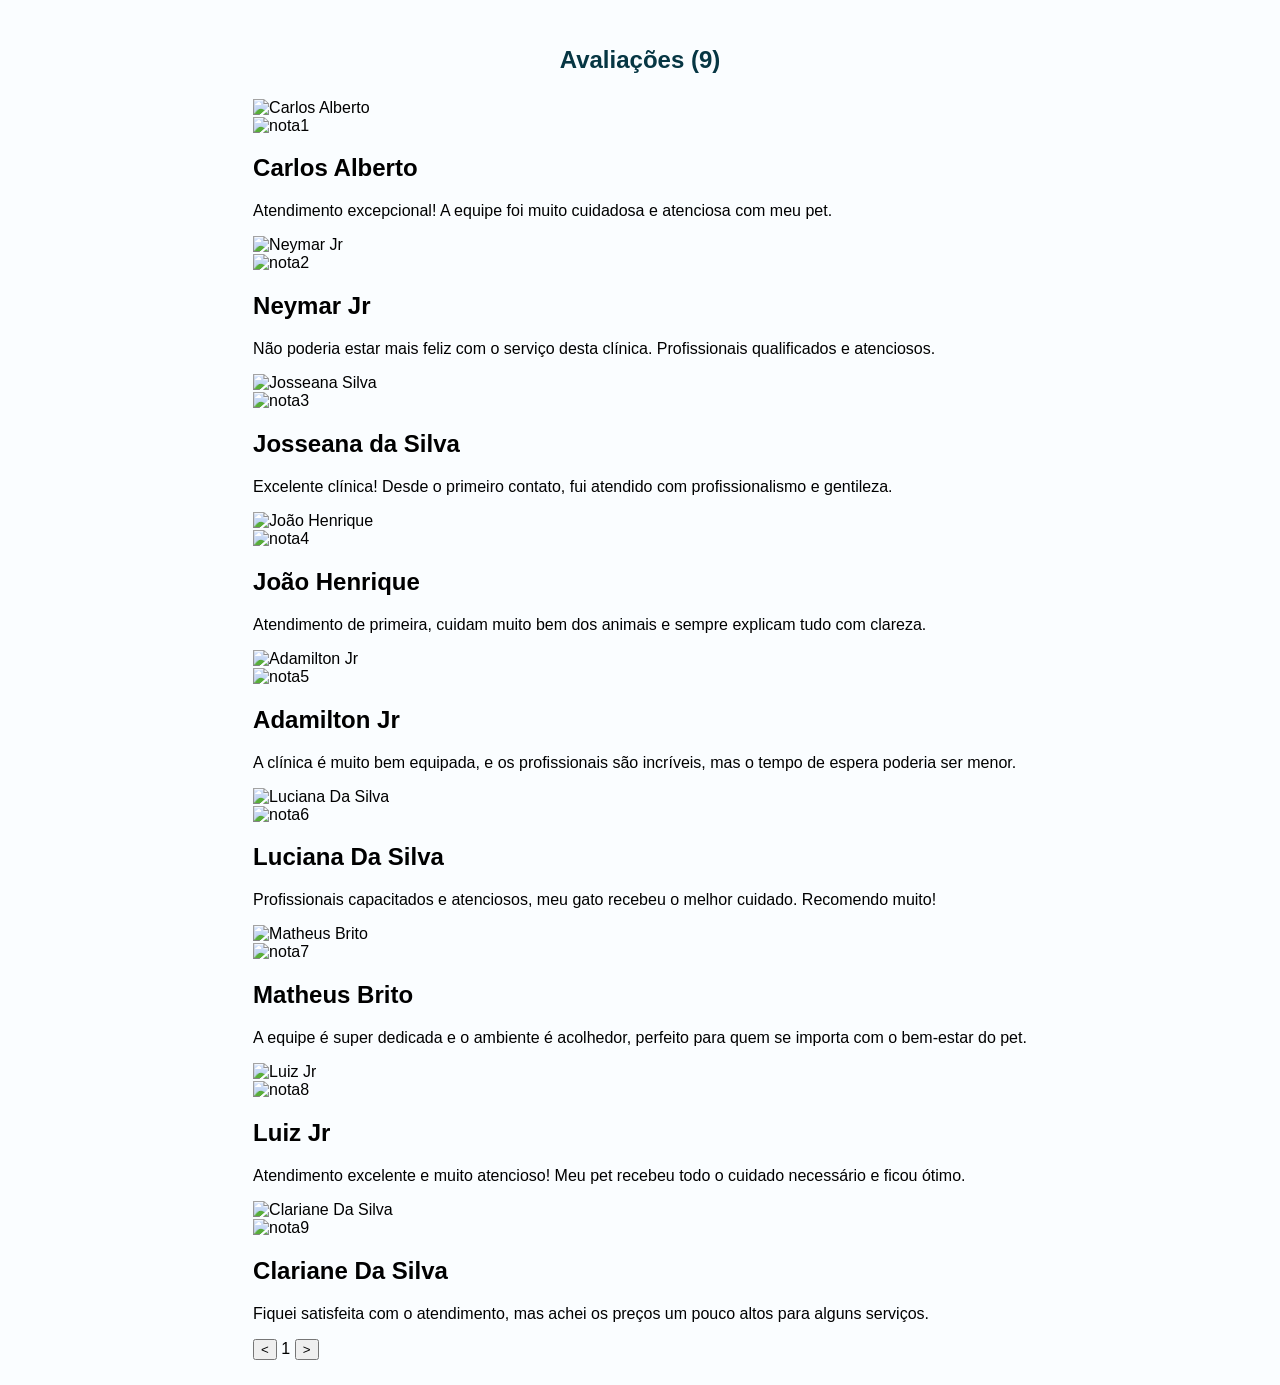
==== avaliacao.html @ 0dce65a4 "Mobile Dev" ====
<!DOCTYPE html>
<html lang="pt-BR">
<head>

    <meta charset="UTF-8">
    <meta name="viewport" content="width=device-width, initial-scale=1.0">

    <link rel="stylesheet" href="avaliacao.css">

</head>
<body>

<section class="avaliacoes_secao">
    <div class="container_principal">
        <h1 class="avaliacoes_titulo">Avaliações (9)</h1>

        <div class="quadrante_avaliacao pagina_ativa">
            <div class="item_avaliacao">
                <img class="foto_cliente" src="assets/images/carlosalberto.png" alt="Carlos Alberto">
                <div class="conteudo_cliente">
                    <img class="estrelas_imagem" src="assets/images/stars.png" alt="nota1">
                    <h2 class="nome_cliente">Carlos Alberto</h2>
                    <p class="texto_avaliacao">Atendimento excepcional! A equipe foi muito cuidadosa e atenciosa com meu pet.</p>
                </div>
            </div>
            <div class="item_avaliacao">
                <img class="foto_cliente" src="assets/images/neymarjr.png" alt="Neymar Jr">
                <div class="conteudo_cliente">
                    <img class="estrelas_imagem" src="assets/images/stars.png" alt="nota2">
                    <h2 class="nome_cliente">Neymar Jr</h2>
                    <p class="texto_avaliacao">Não poderia estar mais feliz com o serviço desta clínica. Profissionais qualificados e atenciosos.</p>
                </div>
            </div>
            <div class="item_avaliacao">
                <img class="foto_cliente" src="assets/images/Josseana.png" alt="Josseana Silva">
                <div class="conteudo_cliente">
                    <img class="estrelas_imagem" src="assets/images/stars.png" alt="nota3">
                    <h2 class="nome_cliente">Josseana da Silva</h2>
                    <p class="texto_avaliacao">Excelente clínica! Desde o primeiro contato, fui atendido com profissionalismo e gentileza.</p>
                </div>
            </div>
        </div>

        <div class="quadrante_avaliacao">
            <div class="item_avaliacao">
                <img class="foto_cliente" src="assets/images/carlosalberto.png" alt="João Henrique">
                <div class="conteudo_cliente">
                    <img class="estrelas_imagem" src="assets/images/stars.png" alt="nota4">
                    <h2 class="nome_cliente">João Henrique</h2>
                    <p class="texto_avaliacao">Atendimento de primeira, cuidam muito bem dos animais e sempre explicam tudo com clareza.</p>
                </div>
            </div>
            <div class="item_avaliacao">
                <img class="foto_cliente" src="assets/images/neymarjr.png" alt="Adamilton Jr">
                <div class="conteudo_cliente">
                    <img class="estrelas_imagem" src="assets/images/stars.png" alt="nota5">
                    <h2 class="nome_cliente">Adamilton Jr</h2>
                    <p class="texto_avaliacao">A clínica é muito bem equipada, e os profissionais são incríveis, mas o tempo de espera poderia ser menor.</p>
                </div>
            </div>
            <div class="item_avaliacao">
                <img class="foto_cliente" src="assets/images/Josseana.png" alt="Luciana Da Silva">
                <div class="conteudo_cliente">
                    <img class="estrelas_imagem" src="assets/images/stars.png" alt="nota6">
                    <h2 class="nome_cliente">Luciana Da Silva</h2>
                    <p class="texto_avaliacao">Profissionais capacitados e atenciosos, meu gato recebeu o melhor cuidado. Recomendo muito!</p>
                </div>
            </div>
        </div>

        <div class="quadrante_avaliacao">
            <div class="item_avaliacao">
                <img class="foto_cliente" src="assets/images/carlosalberto.png" alt="Matheus Brito">
                <div class="conteudo_cliente">
                    <img class="estrelas_imagem" src="assets/images/stars.png" alt="nota7">
                    <h2 class="nome_cliente">Matheus Brito</h2>
                    <p class="texto_avaliacao">A equipe é super dedicada e o ambiente é acolhedor, perfeito para quem se importa com o bem-estar do pet.</p>
                </div>
            </div>
            <div class="item_avaliacao">
                <img class="foto_cliente" src="assets/images/neymarjr.png" alt="Luiz Jr">
                <div class="conteudo_cliente">
                    <img class="estrelas_imagem" src="assets/images/stars.png" alt="nota8">
                    <h2 class="nome_cliente">Luiz Jr</h2>
                    <p class="texto_avaliacao">Atendimento excelente e muito atencioso! Meu pet recebeu todo o cuidado necessário e ficou ótimo.</p>
                </div>
            </div>
            <div class="item_avaliacao">
                <img class="foto_cliente" src="assets/images/Josseana.png" alt="Clariane Da Silva">
                <div class="conteudo_cliente">
                    <img class="estrelas_imagem" src="assets/images/stars.png" alt="nota9">
                    <h2 class="nome_cliente">Clariane Da Silva</h2>
                    <p class="texto_avaliacao">Fiquei satisfeita com o atendimento, mas achei os preços um pouco altos para alguns serviços.</p>
                </div>
            </div>
        </div>

        <footer class="rodape_paginacao">
            <button class="seta_navegacao seta_anterior">
                &lt;
            </button>
            <span class="numero_pagina">1</span>
            <button class="seta_navegacao">
                &gt;
            </button>
        </footer>
    </div>
</section>

<script src="paginacao.js"></script> 
</body>
</html>
---- avaliacao.css ----
body {
    font-family: 'Inter', sans-serif;
    background-color: #FAFDFF;
    margin: 0;
    padding: 2vw;
    display: flex;
    justify-content: center;
    align-items: flex-start;
    min-height: 100vh;
}

.container {
    width: 90%;
    max-width: 400px;
    padding: 0;
}

h1 {
    color: #063643;
    font-size: 5vw;
    font-weight: 700;
    text-align: center;
    margin-bottom: 5vw;
}

.formulario_ctt {
    display: flex;
    flex-direction: column;
    gap: 3.75vw;
}

.forma {
    display: flex;
    flex-direction: column;
}

label {
    color: #063643;
    font-size: 3.5vw;
    font-weight: 700;
    margin-bottom: 1.25vw;
}

input[type="text"],
input[type="email"],
textarea {
    width: 100%;
    height: 9.825vw;
    padding: 2.5vw;
    border: 0.28vw solid rgba(0, 0, 0, 0.4);
    border-radius: 1.31vw;
    box-sizing: border-box;
    font-size: 4vw; 
    color: #333;
    outline: none;
    transition: border-color 0.3s;
    box-shadow: 0 0.3275vw 0.3275vw 0 rgba(0, 0, 0, 0.15); 
}

textarea {
    height: 24.89vw;
    min-height: 24.89vw;
    resize: none;
}

input:focus,
textarea:focus {
    border-color: #063643;
    box-shadow: 0 0 1.25vw rgba(6, 54, 67, 0.5);
}

.enviar {
    background-color: #063643;
    color: #ffffff;
    font-family: 'Poppins', sans-serif;
    font-size: 5.1175vw;
    font-weight: 700;
    width: 36.8375vw;
    height: 14.07vw;
    border: none;
    border-radius: 1.31vw;
    cursor: pointer;
    transition: background-color 0.3s, transform 0.1s;
    margin-top: 6.25vw;
    align-self: center;
    display: flex;
    justify-content: center;
    align-items: center;
}

.btn-enviar:hover {
    background-color: #042730;
} 


@media (min-width: 500px) {
    h1 {
        font-size: 24px;
        margin-bottom: 25px;
    }

    label {
        font-size: 13.1px;
        margin-bottom: 5px;
    }

    input[type="text"],
    input[type="email"],
    textarea {
        height: 39.3px;
        padding: 10px;
        border: 1.12px solid rgba(0, 0, 0, 0.4);
        border-radius: 5.24px;
        font-size: 16px;
        box-shadow: 0 1.31px 1.31px 0 rgba(0, 0, 0, 0.15);
    }
    
    textarea {
        height: 99.56px;
        min-height: 99.56px;
    }

    input:focus,
    textarea:focus {
        box-shadow: 0 0 5px rgba(6, 54, 67, 0.5);
    }

    .enviar {
        font-size: 20.47px;
        width: 147.35px;
        height: 56.28px;
        border-radius: 5.24px;
        margin-top: 25px;
    }
}
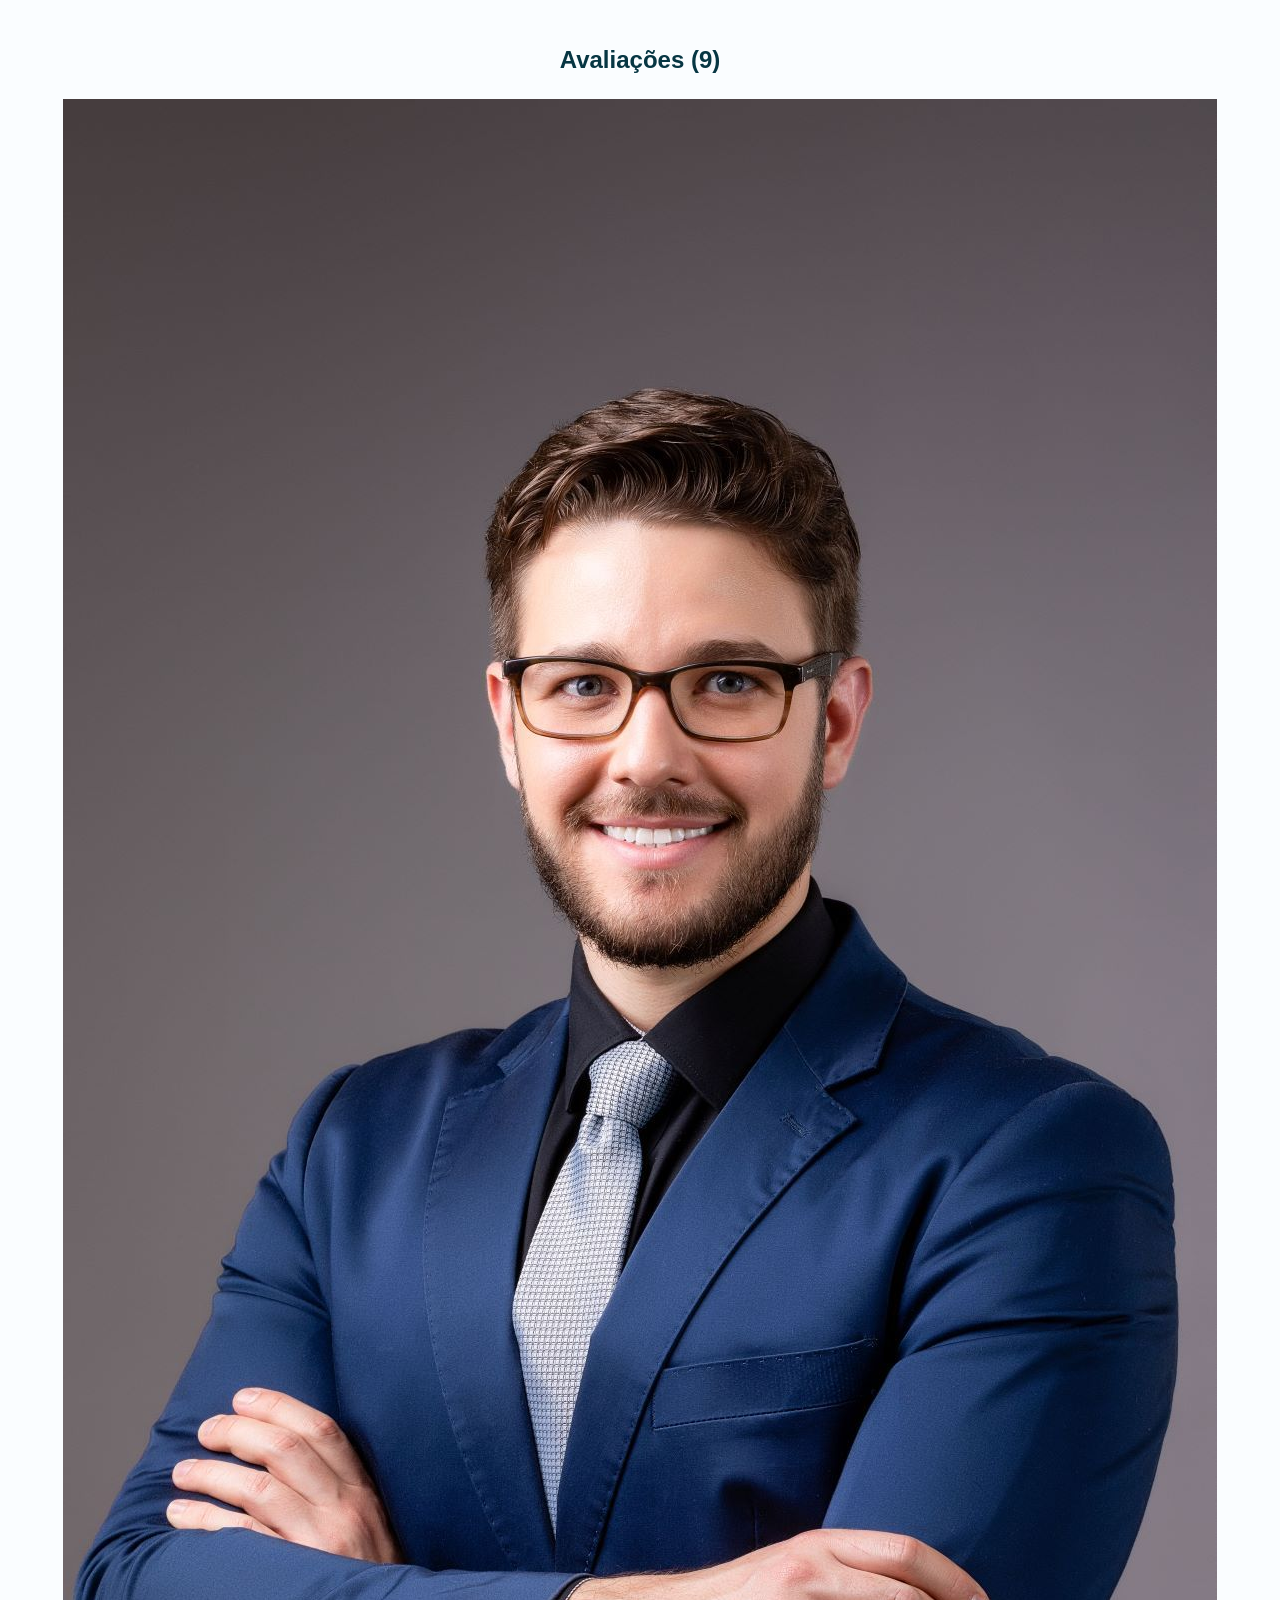
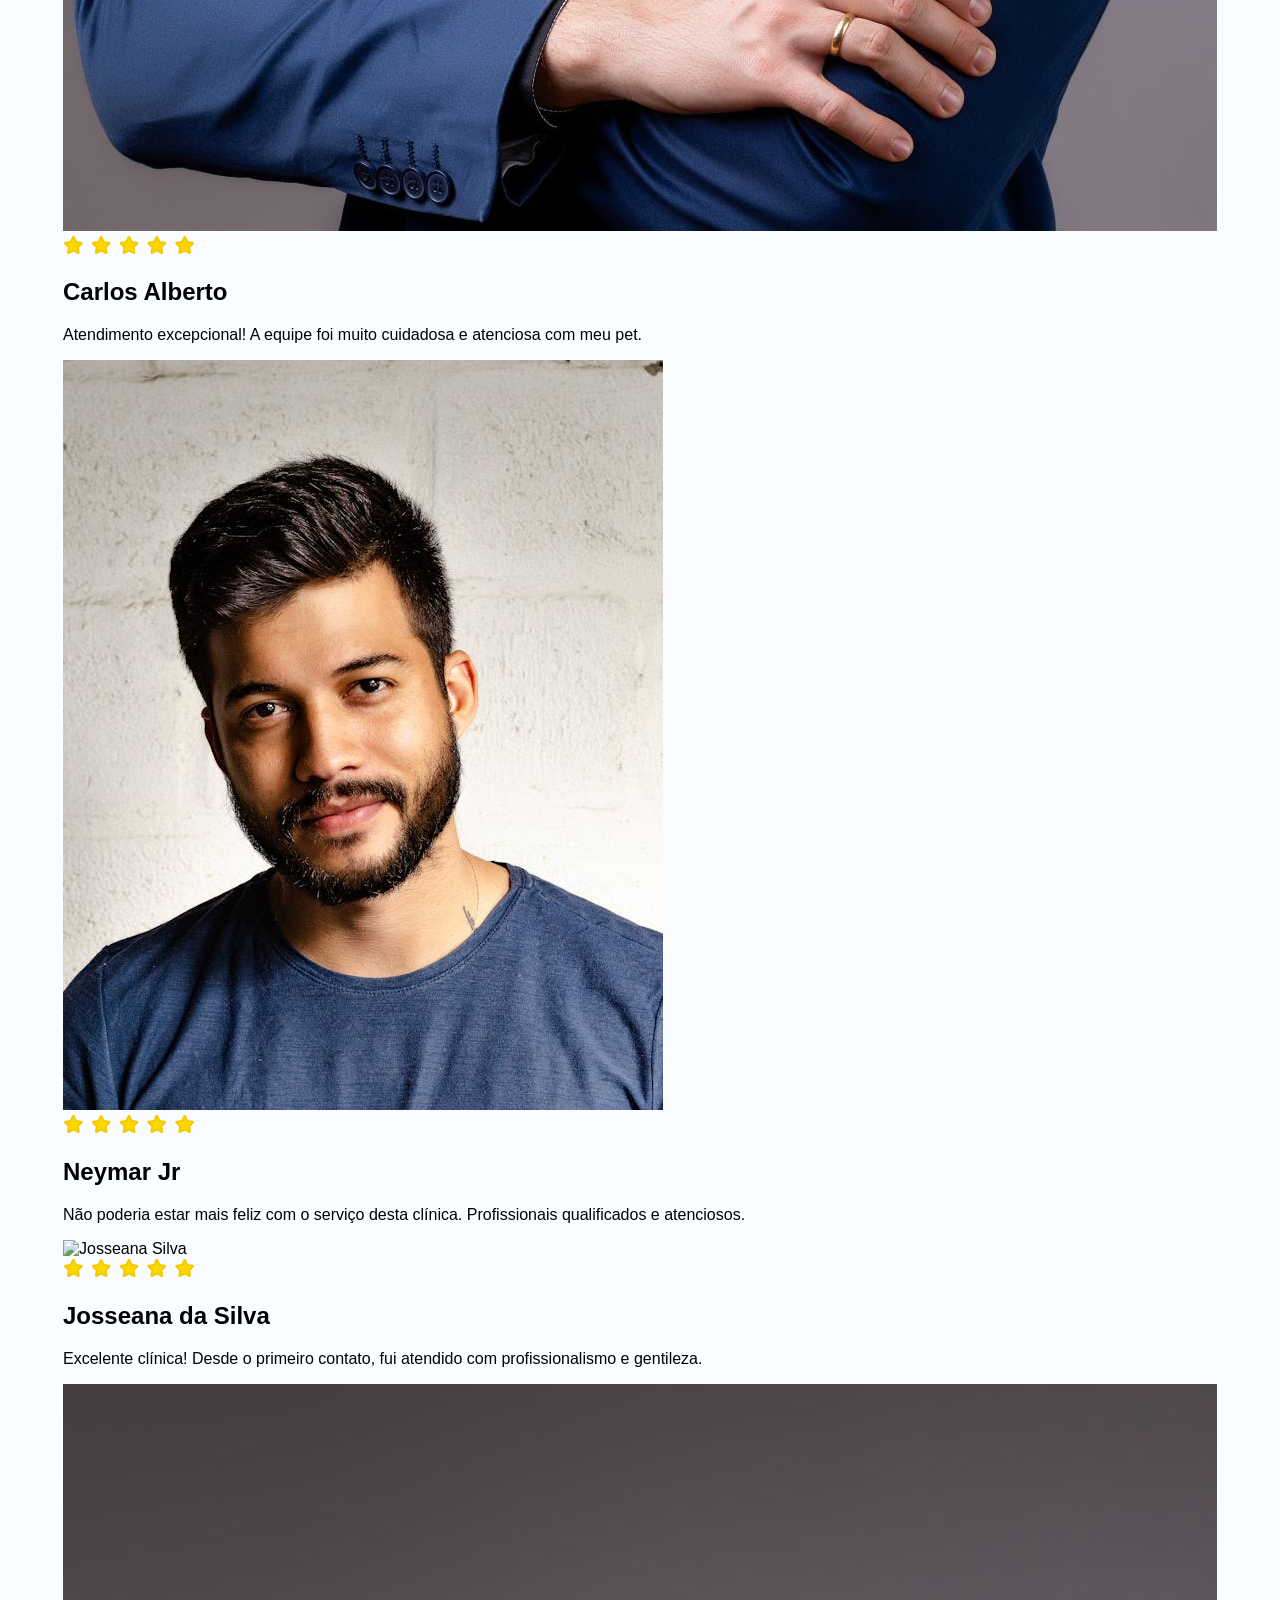
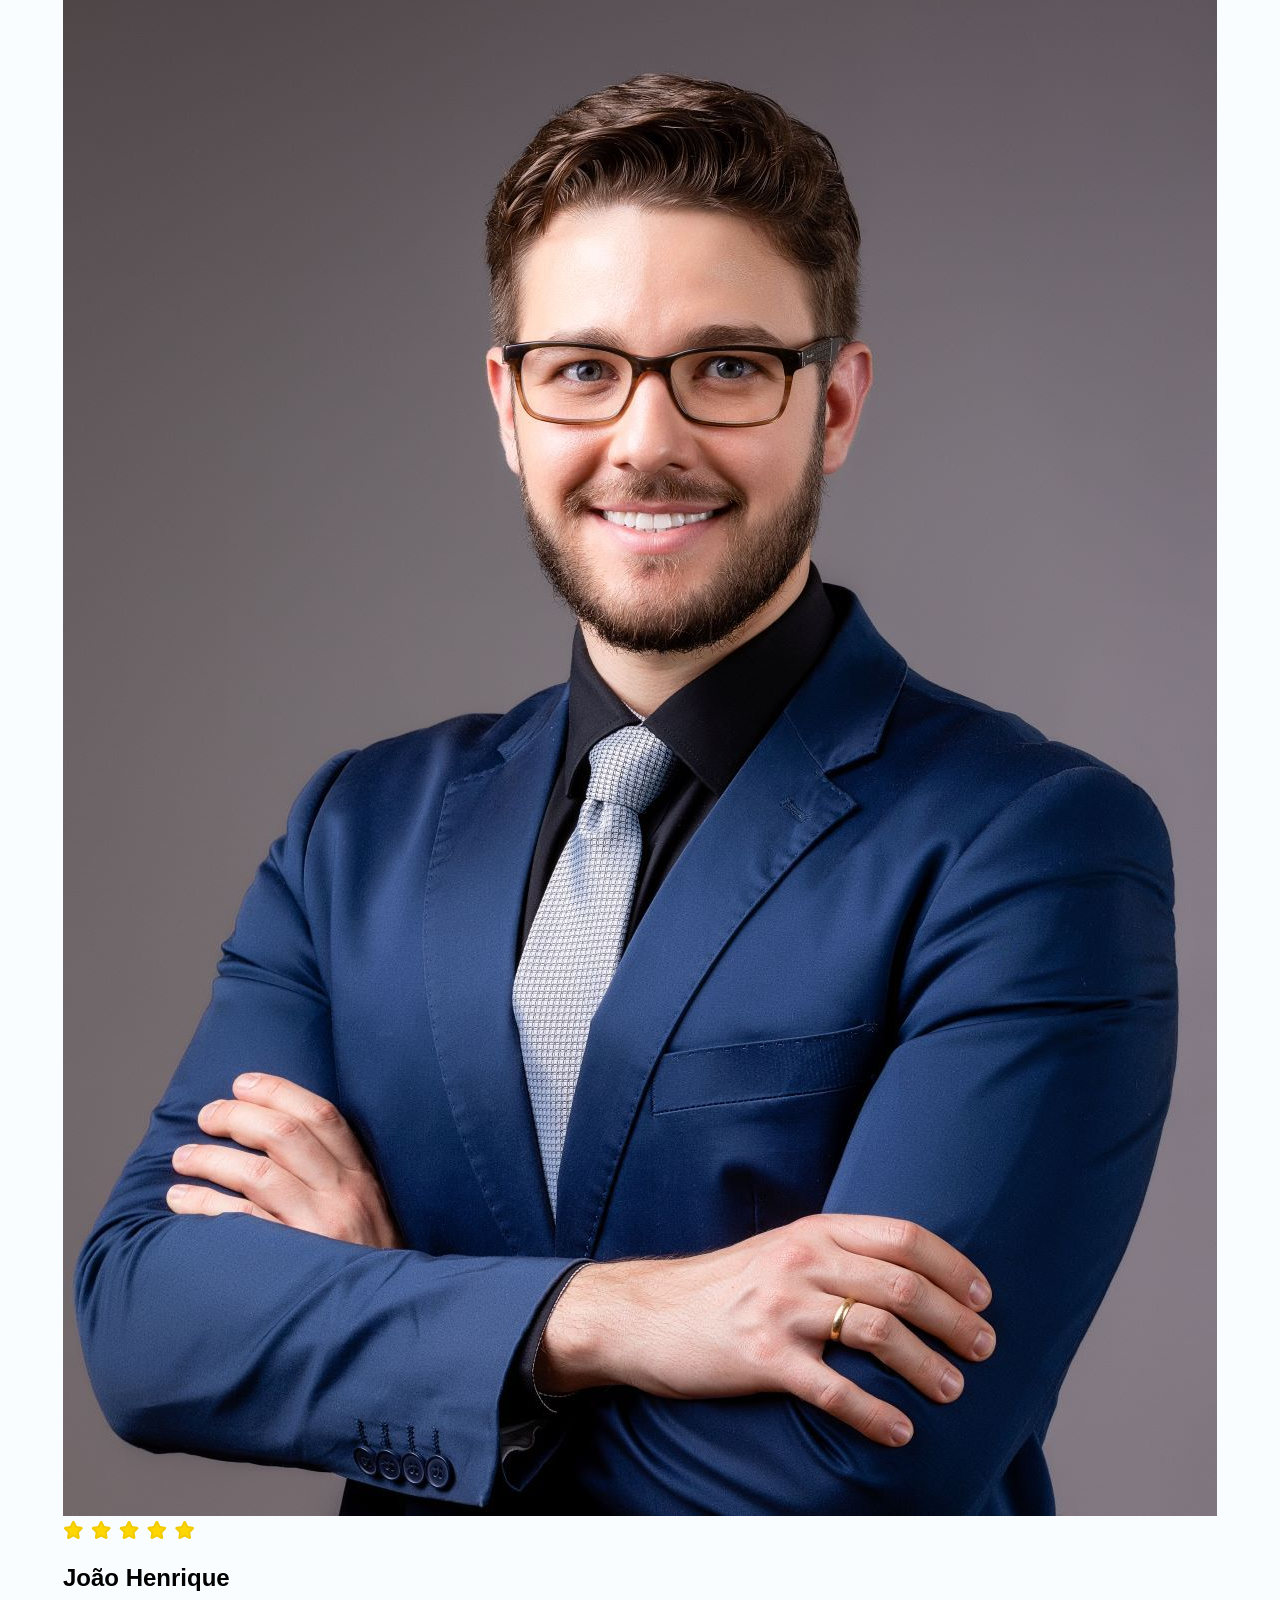
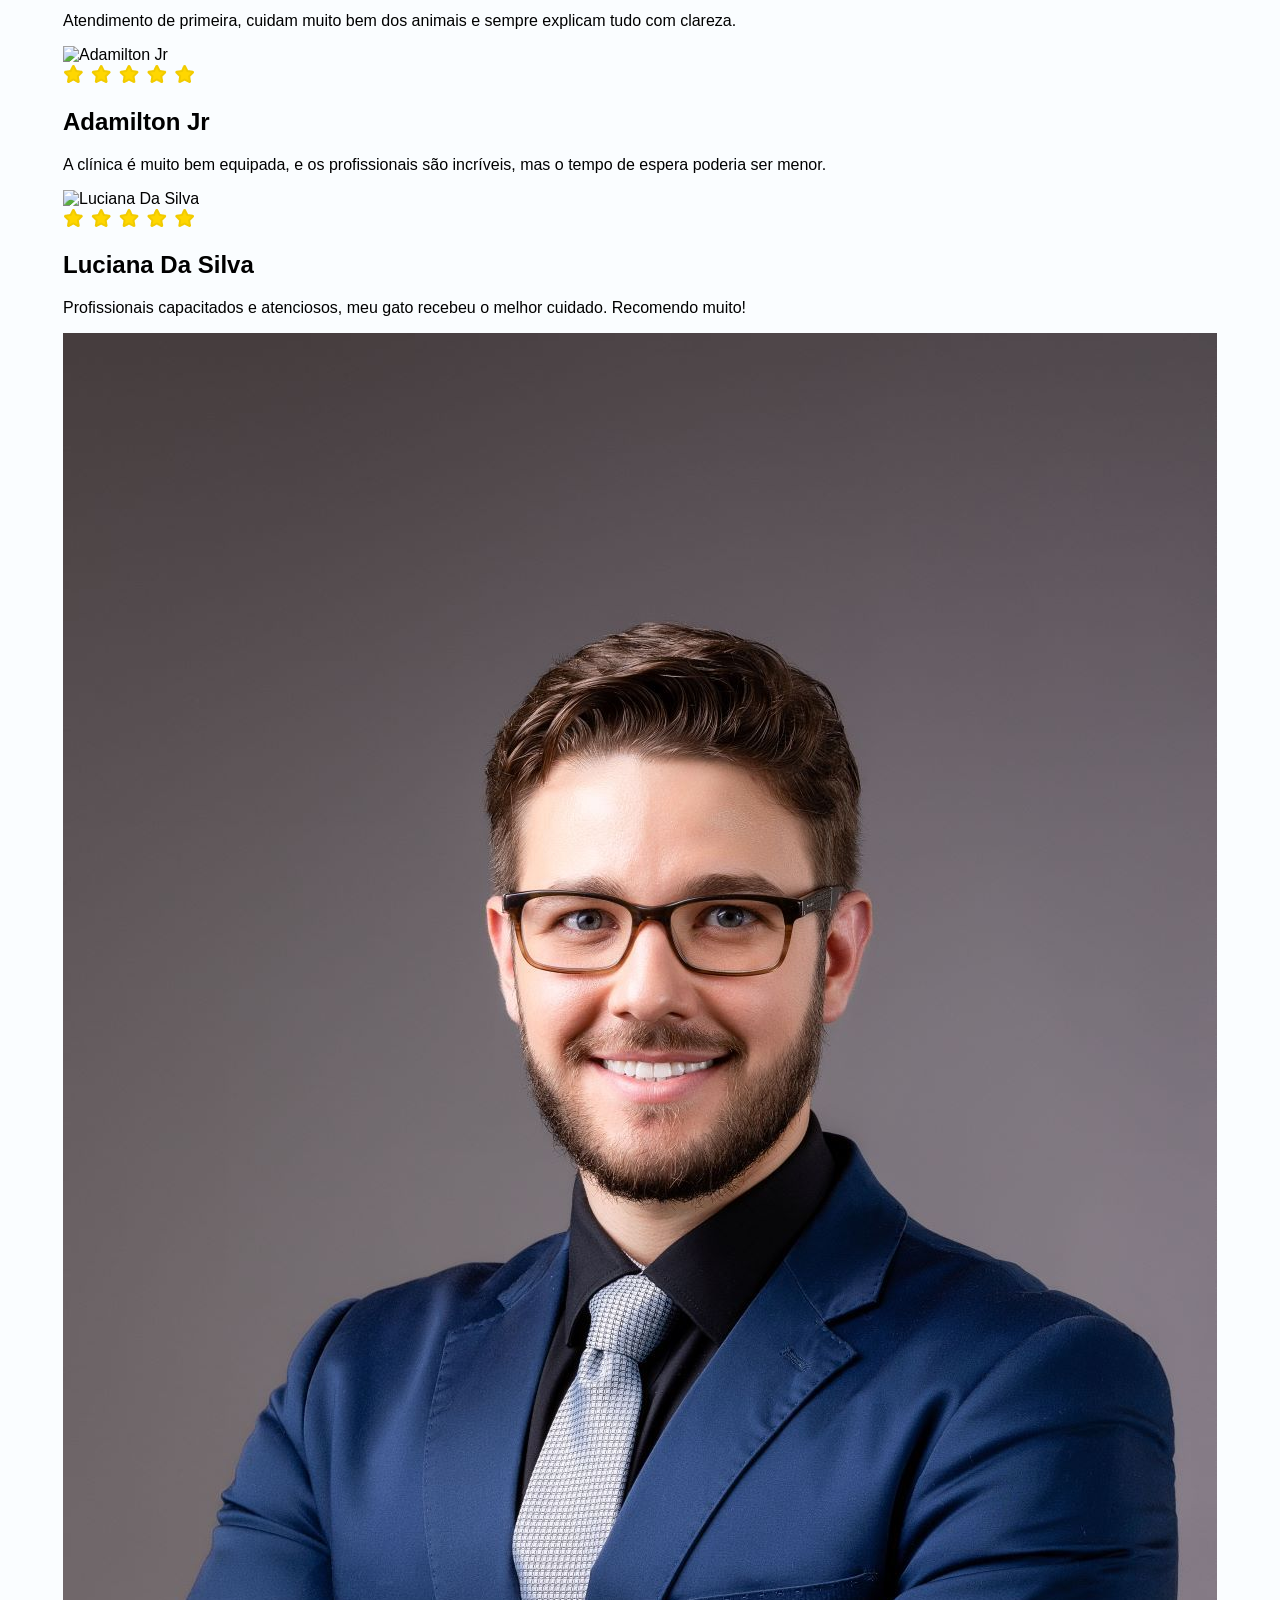
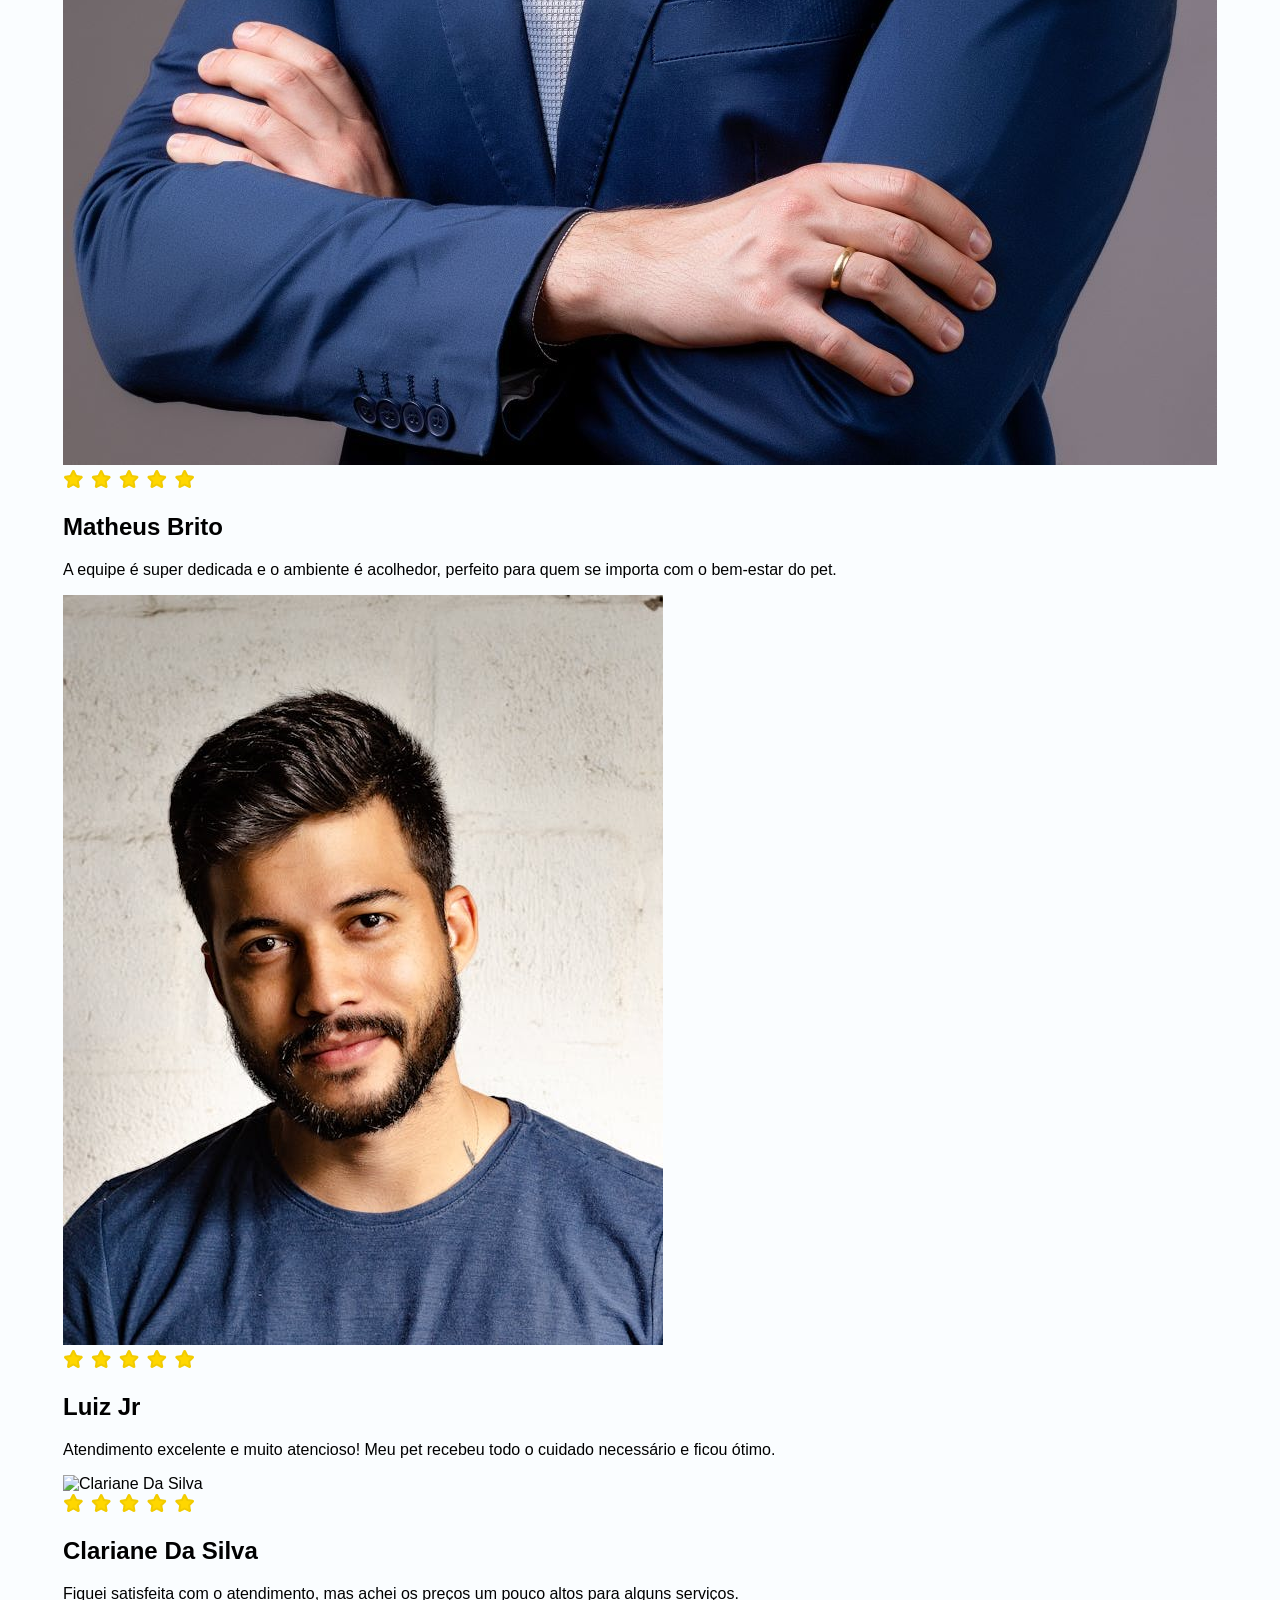
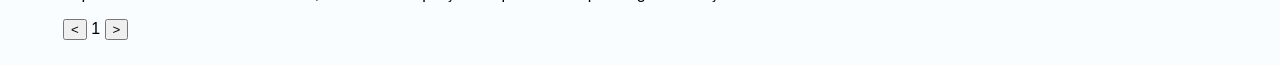
==== commit 03e3c6f3: "png - jog" ====
--- a/avaliacao.html
+++ b/avaliacao.html
@@ -16,25 +16,25 @@
 
         <div class="quadrante_avaliacao pagina_ativa">
             <div class="item_avaliacao">
-                <img class="foto_cliente" src="assets/images/carlosalberto.png" alt="Carlos Alberto">
+                <img class="foto_cliente" src="assets/imagens/carlosalberto.jpg" alt="Carlos Alberto">
                 <div class="conteudo_cliente">
-                    <img class="estrelas_imagem" src="assets/images/stars.png" alt="nota1">
+                    <img class="estrelas_imagem" src="assets/imagens/stars.png" alt="nota1">
                     <h2 class="nome_cliente">Carlos Alberto</h2>
                     <p class="texto_avaliacao">Atendimento excepcional! A equipe foi muito cuidadosa e atenciosa com meu pet.</p>
                 </div>
             </div>
             <div class="item_avaliacao">
-                <img class="foto_cliente" src="assets/images/neymarjr.png" alt="Neymar Jr">
+                <img class="foto_cliente" src="assets/imagens/neymarjr.jpg" alt="Neymar Jr">
                 <div class="conteudo_cliente">
-                    <img class="estrelas_imagem" src="assets/images/stars.png" alt="nota2">
+                    <img class="estrelas_imagem" src="assets/imagens/stars.png" alt="nota2">
                     <h2 class="nome_cliente">Neymar Jr</h2>
                     <p class="texto_avaliacao">Não poderia estar mais feliz com o serviço desta clínica. Profissionais qualificados e atenciosos.</p>
                 </div>
             </div>
             <div class="item_avaliacao">
-                <img class="foto_cliente" src="assets/images/Josseana.png" alt="Josseana Silva">
+                <img class="foto_cliente" src="assets/imagens/Josseana.jpg" alt="Josseana Silva">
                 <div class="conteudo_cliente">
-                    <img class="estrelas_imagem" src="assets/images/stars.png" alt="nota3">
+                    <img class="estrelas_imagem" src="assets/imagens/stars.png" alt="nota3">
                     <h2 class="nome_cliente">Josseana da Silva</h2>
                     <p class="texto_avaliacao">Excelente clínica! Desde o primeiro contato, fui atendido com profissionalismo e gentileza.</p>
                 </div>
@@ -43,25 +43,25 @@
 
         <div class="quadrante_avaliacao">
             <div class="item_avaliacao">
-                <img class="foto_cliente" src="assets/images/carlosalberto.png" alt="João Henrique">
+                <img class="foto_cliente" src="assets/imagens/carlosalberto.jpg" alt="João Henrique">
                 <div class="conteudo_cliente">
-                    <img class="estrelas_imagem" src="assets/images/stars.png" alt="nota4">
+                    <img class="estrelas_imagem" src="assets/imagens/stars.png" alt="nota4">
                     <h2 class="nome_cliente">João Henrique</h2>
                     <p class="texto_avaliacao">Atendimento de primeira, cuidam muito bem dos animais e sempre explicam tudo com clareza.</p>
                 </div>
             </div>
             <div class="item_avaliacao">
-                <img class="foto_cliente" src="assets/images/neymarjr.png" alt="Adamilton Jr">
+                <img class="foto_cliente" src="assets/imagens/neymarjr." alt="Adamilton Jr">
                 <div class="conteudo_cliente">
-                    <img class="estrelas_imagem" src="assets/images/stars.png" alt="nota5">
+                    <img class="estrelas_imagem" src="assets/imagens/stars.png" alt="nota5">
                     <h2 class="nome_cliente">Adamilton Jr</h2>
                     <p class="texto_avaliacao">A clínica é muito bem equipada, e os profissionais são incríveis, mas o tempo de espera poderia ser menor.</p>
                 </div>
             </div>
             <div class="item_avaliacao">
-                <img class="foto_cliente" src="assets/images/Josseana.png" alt="Luciana Da Silva">
+                <img class="foto_cliente" src="assets/imagens/Josseana.png" alt="Luciana Da Silva">
                 <div class="conteudo_cliente">
-                    <img class="estrelas_imagem" src="assets/images/stars.png" alt="nota6">
+                    <img class="estrelas_imagem" src="assets/imagens/stars.png" alt="nota6">
                     <h2 class="nome_cliente">Luciana Da Silva</h2>
                     <p class="texto_avaliacao">Profissionais capacitados e atenciosos, meu gato recebeu o melhor cuidado. Recomendo muito!</p>
                 </div>
@@ -70,25 +70,25 @@
 
         <div class="quadrante_avaliacao">
             <div class="item_avaliacao">
-                <img class="foto_cliente" src="assets/images/carlosalberto.png" alt="Matheus Brito">
+                <img class="foto_cliente" src="assets/imagens/carlosalberto.jpg" alt="Matheus Brito">
                 <div class="conteudo_cliente">
-                    <img class="estrelas_imagem" src="assets/images/stars.png" alt="nota7">
+                    <img class="estrelas_imagem" src="assets/imagens/stars.png" alt="nota7">
                     <h2 class="nome_cliente">Matheus Brito</h2>
                     <p class="texto_avaliacao">A equipe é super dedicada e o ambiente é acolhedor, perfeito para quem se importa com o bem-estar do pet.</p>
                 </div>
             </div>
             <div class="item_avaliacao">
-                <img class="foto_cliente" src="assets/images/neymarjr.png" alt="Luiz Jr">
+                <img class="foto_cliente" src="assets/imagens/neymarjr.jpg" alt="Luiz Jr">
                 <div class="conteudo_cliente">
-                    <img class="estrelas_imagem" src="assets/images/stars.png" alt="nota8">
+                    <img class="estrelas_imagem" src="assets/imagens/stars.png" alt="nota8">
                     <h2 class="nome_cliente">Luiz Jr</h2>
                     <p class="texto_avaliacao">Atendimento excelente e muito atencioso! Meu pet recebeu todo o cuidado necessário e ficou ótimo.</p>
                 </div>
             </div>
             <div class="item_avaliacao">
-                <img class="foto_cliente" src="assets/images/Josseana.png" alt="Clariane Da Silva">
+                <img class="foto_cliente" src="assets/imagens/Josseana.jpg" alt="Clariane Da Silva">
                 <div class="conteudo_cliente">
-                    <img class="estrelas_imagem" src="assets/images/stars.png" alt="nota9">
+                    <img class="estrelas_imagem" src="assets/imagens/stars.png" alt="nota9">
                     <h2 class="nome_cliente">Clariane Da Silva</h2>
                     <p class="texto_avaliacao">Fiquei satisfeita com o atendimento, mas achei os preços um pouco altos para alguns serviços.</p>
                 </div>
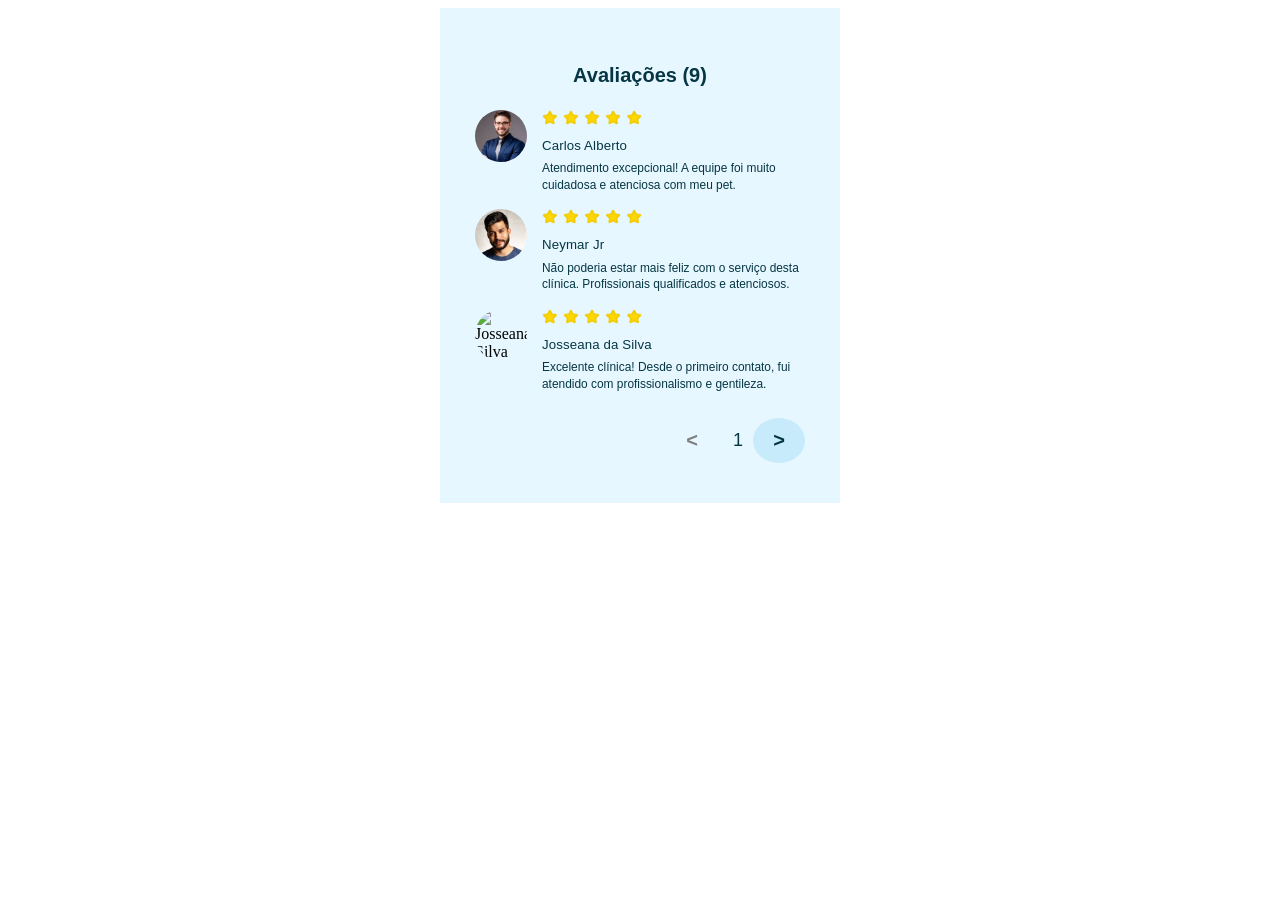
==== commit c586bf67: "alteração no carrossel" ====
--- a/avaliacao.html
+++ b/avaliacao.html
@@ -51,7 +51,7 @@
                 </div>
             </div>
             <div class="item_avaliacao">
-                <img class="foto_cliente" src="assets/imagens/neymarjr." alt="Adamilton Jr">
+                <img class="foto_cliente" src="assets/imagens/neymarjr.jpg" alt="Adamilton Jr">
                 <div class="conteudo_cliente">
                     <img class="estrelas_imagem" src="assets/imagens/stars.png" alt="nota5">
                     <h2 class="nome_cliente">Adamilton Jr</h2>
@@ -100,7 +100,7 @@
                 &lt;
             </button>
             <span class="numero_pagina">1</span>
-            <button class="seta_navegacao">
+            <button class="seta_navegacao seta_proxima"> 
                 &gt;
             </button>
         </footer>
--- a/avaliacao.css
+++ b/avaliacao.css
@@ -1,135 +1,151 @@
-body {
-    font-family: 'Inter', sans-serif;
-    background-color: #FAFDFF;
-    margin: 0;
-    padding: 2vw;
+:root {
+    --cor-fundo-secao: #e6f7ff;
+    --cor-texto-principal: #063643;
+    --cor-botao-fundo: #C7EBFB;
+    --cor-fundo-container: var(--cor-fundo-secao); 
+    --tamanho-foto: 52px;
+    --espacamento-item-vertical: 16px; 
+    --espacamento-interno-container: 20px;
+}
+
+.avaliacoes_secao {
+    width: 400px; 
+    background-color: var(--cor-fundo-secao); 
     display: flex;
     justify-content: center;
-    align-items: flex-start;
-    min-height: 100vh;
+    padding: 20px 0;
+    margin: 0 auto;
 }
 
-.container {
-    width: 90%;
-    max-width: 400px;
-    padding: 0;
+.container_principal {
+    width: 360px; 
+    background-color: var(--cor-fundo-container); 
+    padding: var(--espacamento-interno-container) 15px; 
+    box-sizing: border-box; 
 }
 
-h1 {
-    color: #063643;
-    font-size: 5vw;
+.avaliacoes_titulo {
+    font-family: 'Poppins', sans-serif;
     font-weight: 700;
+    font-size: 20px;
+    color: var(--cor-texto-principal);
+    line-height: 100%;
     text-align: center;
-    margin-bottom: 5vw;
+    margin-bottom: 25px;
 }
 
-.formulario_ctt {
-    display: flex;
-    flex-direction: column;
-    gap: 3.75vw;
+.quadrante_avaliacao {
+    display: none; 
+    width: 100%;
 }
 
-.forma {
-    display: flex;
-    flex-direction: column;
+.quadrante_avaliacao.pagina_ativa {
+    display: block; 
 }
 
-label {
-    color: #063643;
-    font-size: 3.5vw;
-    font-weight: 700;
-    margin-bottom: 1.25vw;
+.item_avaliacao {
+    display: flex;
+    align-items: flex-start; 
+    margin-bottom: var(--espacamento-item-vertical); 
 }
 
-input[type="text"],
-input[type="email"],
-textarea {
-    width: 100%;
-    height: 9.825vw;
-    padding: 2.5vw;
-    border: 0.28vw solid rgba(0, 0, 0, 0.4);
-    border-radius: 1.31vw;
-    box-sizing: border-box;
-    font-size: 4vw; 
-    color: #333;
-    outline: none;
-    transition: border-color 0.3s;
-    box-shadow: 0 0.3275vw 0.3275vw 0 rgba(0, 0, 0, 0.15); 
+.item_avaliacao:last-child {
+    margin-bottom: 0; 
 }
 
-textarea {
-    height: 24.89vw;
-    min-height: 24.89vw;
-    resize: none;
+.foto_cliente {
+    width: var(--tamanho-foto);
+    height: var(--tamanho-foto);
+    border-radius: 50%; 
+    object-fit: cover;
+    margin-right: 15px; 
+    flex-shrink: 0; 
 }
 
-input:focus,
-textarea:focus {
-    border-color: #063643;
-    box-shadow: 0 0 1.25vw rgba(6, 54, 67, 0.5);
+.conteudo_cliente {
+    width: 100%; 
 }
 
-.enviar {
-    background-color: #063643;
-    color: #ffffff;
-    font-family: 'Poppins', sans-serif;
-    font-size: 5.1175vw;
-    font-weight: 700;
-    width: 36.8375vw;
-    height: 14.07vw;
+.estrelas_imagem {
+    width: 100px; 
+    height: 15.14px; 
+    object-fit: contain;
+    margin-bottom: 5px; 
+}
+
+.nome_cliente {
+    font-family: 'Inter', sans-serif;
+    font-weight: 400;
+    font-size: 13.24px;
+    color: var(--cor-texto-principal);
+    line-height: 100%;
+    letter-spacing: 0.01em; 
+    margin: 5px 0 8px 0; 
+}
+
+.texto_avaliacao {
+    font-family: 'Inter', sans-serif;
+    font-weight: 400;
+    font-size: 11.92px;
+    color: var(--cor-texto-principal);
+    line-height: 1.4; 
+    margin: 0;
+}
+
+.rodape_paginacao {
+    width: 100%;
+    height: 44.91px;
+    display: flex;
+    justify-content: flex-end; 
+    align-items: center;
+    margin-top: 25px; 
+}
+
+.numero_pagina {
+    font-family: 'Inter', sans-serif; 
+    font-size: 18px; 
+    font-weight: 400;
+    color: var(--cor-texto-principal);
+    margin-right: 10px;
+    display: flex;
+    align-items: center;
+    height: 30px;
+}
+
+.seta_navegacao {
+    width: 52px;
+    height: 44.91px;
+    color: var(--cor-texto-principal);
     border: none;
-    border-radius: 1.31vw;
     cursor: pointer;
-    transition: background-color 0.3s, transform 0.1s;
-    margin-top: 6.25vw;
-    align-self: center;
+    font-size: 20px;
+    font-weight: bold;
+    border-radius: 50%; 
     display: flex;
     justify-content: center;
     align-items: center;
+    transition: background-color 0.3s, opacity 0.3s;
 }
 
-.btn-enviar:hover {
-    background-color: #042730;
-} 
+.seta_anterior {
+    margin-right: 15px; 
+    background-color: transparent; 
+    color: gray;
+}
 
+.seta_proxima {
+    background-color: var(--cor-botao-fundo);
+}
 
-@media (min-width: 500px) {
-    h1 {
-        font-size: 24px;
-        margin-bottom: 25px;
-    }
+.seta_navegacao:disabled,
+.seta_navegacao.desabilitado {
+    cursor: default;
+    opacity: 0.5;
+    background-color: transparent !important;
+}
 
-    label {
-        font-size: 13.1px;
-        margin-bottom: 5px;
-    }
-
-    input[type="text"],
-    input[type="email"],
-    textarea {
-        height: 39.3px;
-        padding: 10px;
-        border: 1.12px solid rgba(0, 0, 0, 0.4);
-        border-radius: 5.24px;
-        font-size: 16px;
-        box-shadow: 0 1.31px 1.31px 0 rgba(0, 0, 0, 0.15);
-    }
-    
-    textarea {
-        height: 99.56px;
-        min-height: 99.56px;
-    }
-
-    input:focus,
-    textarea:focus {
-        box-shadow: 0 0 5px rgba(6, 54, 67, 0.5);
-    }
-
-    .enviar {
-        font-size: 20.47px;
-        width: 147.35px;
-        height: 56.28px;
-        border-radius: 5.24px;
-        margin-top: 25px;
-    }
+.seta_proxima:disabled,
+.seta_proxima.desabilitado {
+    background-color: transparent !important;
+    color: gray;
 }
